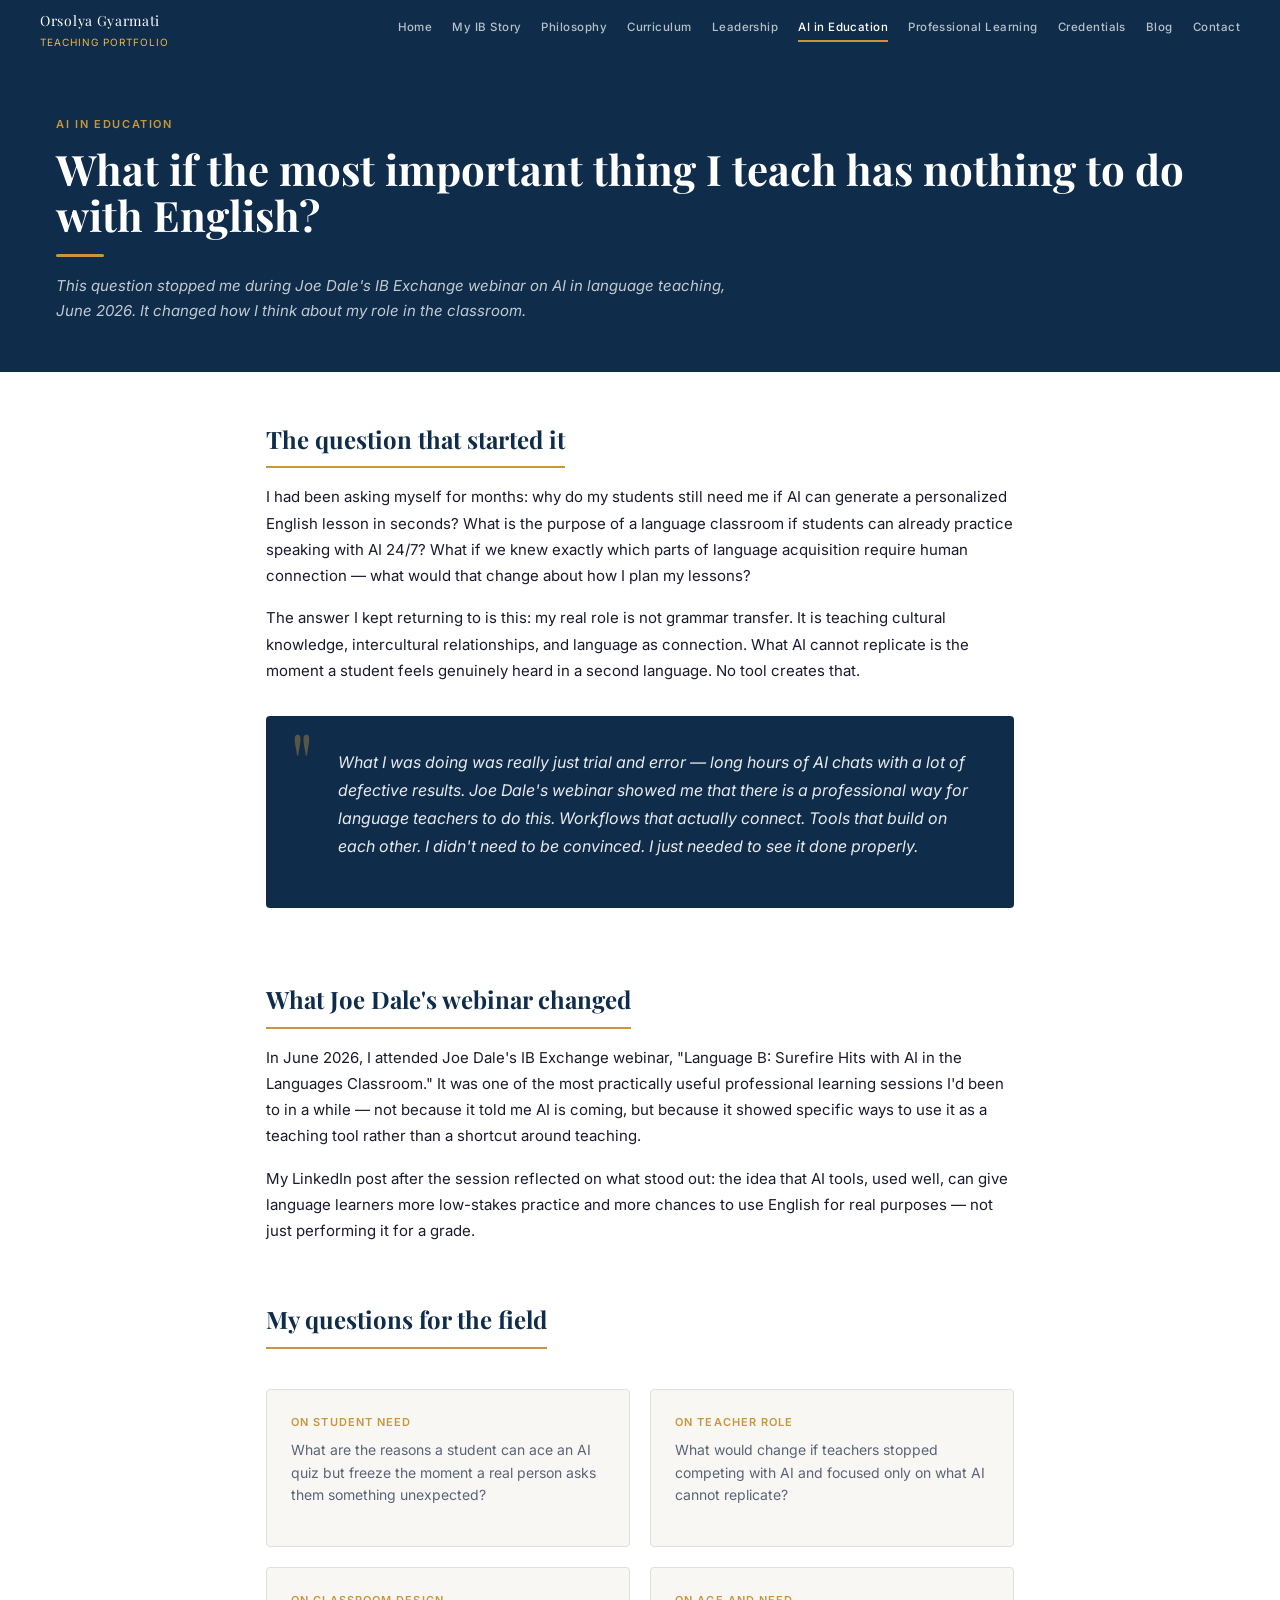
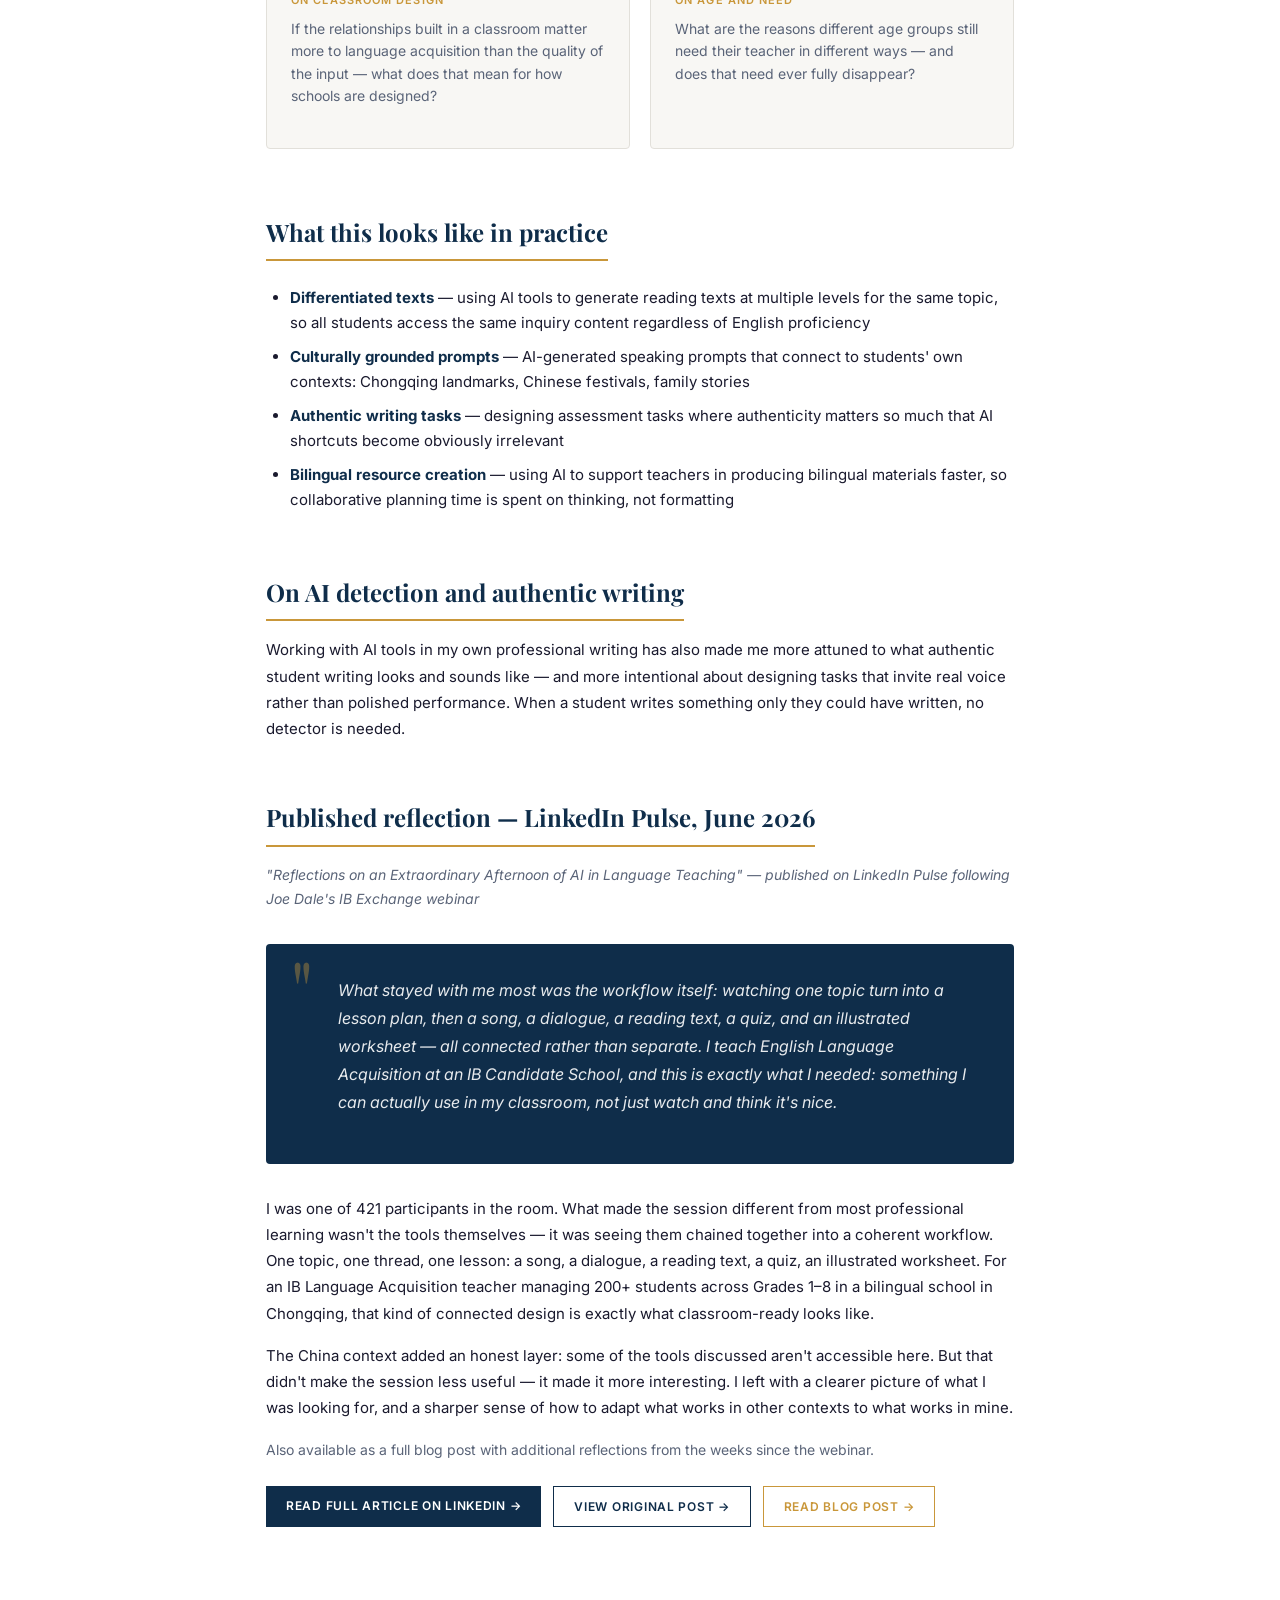
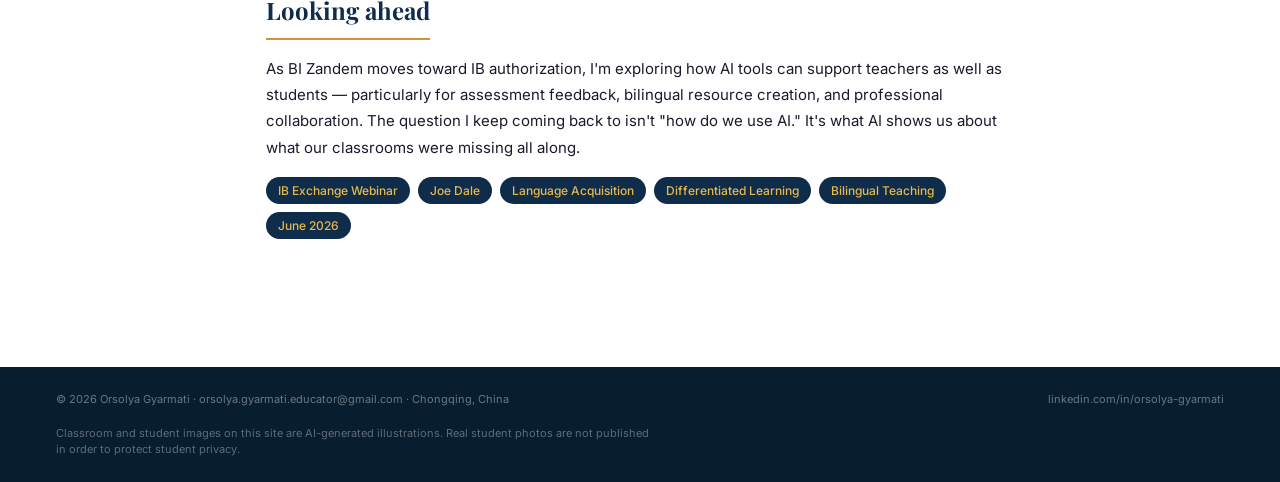
==== ai-education.html @ ec6553c5 "Add files via upload" ====
<!DOCTYPE html>
<html lang="en">
<head><meta charset="UTF-8"><meta name="viewport" content="width=device-width, initial-scale=1.0"><title>AI in Education — Orsolya Gyarmati</title>
<link href="https://fonts.googleapis.com/css2?family=Playfair+Display:wght@700&family=Inter:wght@300;400;500;600&display=swap" rel="stylesheet">
<link rel="stylesheet" href="styles.css"></head>
<body>
<nav><a href="index.html" class="nav-brand"><div class="nav-brand-text"><span class="name">Orsolya Gyarmati</span><span class="sub">Teaching Portfolio</span></div></a><button class="nav-toggle" aria-label="Toggle menu" aria-expanded="false"><span></span></button><div class="nav-links"><a href="index.html">Home</a><a href="ib-story.html">My IB Story</a><a href="philosophy.html">Philosophy</a><a href="curriculum.html">Curriculum</a><a href="leadership.html">Leadership</a><a href="ai-education.html" class="active">AI in Education</a><a href="professional-learning.html">Professional Learning</a><a href="credentials.html">Credentials</a><a href="blog.html">Blog</a><a href="contact.html">Contact</a></div></nav>

<div class="page-header">
  <p class="eyebrow">AI in Education</p>
  <h1>What if the most important thing I teach has nothing to do with English?</h1>
  <div class="gold-bar"></div>
  <p class="lead">This question stopped me during Joe Dale's IB Exchange webinar on AI in language teaching, June 2026. It changed how I think about my role in the classroom.</p>
</div>

<div class="content">

  <h2>The question that started it</h2>
  <p>I had been asking myself for months: why do my students still need me if AI can generate a personalized English lesson in seconds? What is the purpose of a language classroom if students can already practice speaking with AI 24/7? What if we knew exactly which parts of language acquisition require human connection — what would that change about how I plan my lessons?</p>
  <p>The answer I kept returning to is this: my real role is not grammar transfer. It is teaching cultural knowledge, intercultural relationships, and language as connection. What AI cannot replicate is the moment a student feels genuinely heard in a second language. No tool creates that.</p>

  <div class="quote"><p>What I was doing was really just trial and error — long hours of AI chats with a lot of defective results. Joe Dale's webinar showed me that there is a professional way for language teachers to do this. Workflows that actually connect. Tools that build on each other. I didn't need to be convinced. I just needed to see it done properly.</p></div>

  <h2>What Joe Dale's webinar changed</h2>
  <p>In June 2026, I attended Joe Dale's IB Exchange webinar, "Language B: Surefire Hits with AI in the Languages Classroom." It was one of the most practically useful professional learning sessions I'd been to in a while — not because it told me AI is coming, but because it showed specific ways to use it as a teaching tool rather than a shortcut around teaching.</p>
  <p>My LinkedIn post after the session reflected on what stood out: the idea that AI tools, used well, can give language learners more low-stakes practice and more chances to use English for real purposes — not just performing it for a grade.</p>

  <h2>My questions for the field</h2>
  <div class="card-grid">
    <div class="card"><div class="card-label">On student need</div><p>What are the reasons a student can ace an AI quiz but freeze the moment a real person asks them something unexpected?</p></div>
    <div class="card"><div class="card-label">On teacher role</div><p>What would change if teachers stopped competing with AI and focused only on what AI cannot replicate?</p></div>
    <div class="card"><div class="card-label">On classroom design</div><p>If the relationships built in a classroom matter more to language acquisition than the quality of the input — what does that mean for how schools are designed?</p></div>
    <div class="card"><div class="card-label">On age and need</div><p>What are the reasons different age groups still need their teacher in different ways — and does that need ever fully disappear?</p></div>
  </div>

  <h2>What this looks like in practice</h2>
  <ul>
    <li><strong>Differentiated texts</strong> — using AI tools to generate reading texts at multiple levels for the same topic, so all students access the same inquiry content regardless of English proficiency</li>
    <li><strong>Culturally grounded prompts</strong> — AI-generated speaking prompts that connect to students' own contexts: Chongqing landmarks, Chinese festivals, family stories</li>
    <li><strong>Authentic writing tasks</strong> — designing assessment tasks where authenticity matters so much that AI shortcuts become obviously irrelevant</li>
    <li><strong>Bilingual resource creation</strong> — using AI to support teachers in producing bilingual materials faster, so collaborative planning time is spent on thinking, not formatting</li>
  </ul>

  <h2>On AI detection and authentic writing</h2>
  <p>Working with AI tools in my own professional writing has also made me more attuned to what authentic student writing looks and sounds like — and more intentional about designing tasks that invite real voice rather than polished performance. When a student writes something only they could have written, no detector is needed.</p>

  <h2>Published reflection — LinkedIn Pulse, June 2026</h2>
  <p style="font-style:italic;color:var(--text-muted);font-size:14px;margin-bottom:1rem">"Reflections on an Extraordinary Afternoon of AI in Language Teaching" — published on LinkedIn Pulse following Joe Dale's IB Exchange webinar</p>

  <div class="quote"><p>What stayed with me most was the workflow itself: watching one topic turn into a lesson plan, then a song, a dialogue, a reading text, a quiz, and an illustrated worksheet — all connected rather than separate. I teach English Language Acquisition at an IB Candidate School, and this is exactly what I needed: something I can actually use in my classroom, not just watch and think it's nice.</p></div>

  <p>I was one of 421 participants in the room. What made the session different from most professional learning wasn't the tools themselves — it was seeing them chained together into a coherent workflow. One topic, one thread, one lesson: a song, a dialogue, a reading text, a quiz, an illustrated worksheet. For an IB Language Acquisition teacher managing 200+ students across Grades 1–8 in a bilingual school in Chongqing, that kind of connected design is exactly what classroom-ready looks like.</p>

  <p>The China context added an honest layer: some of the tools discussed aren't accessible here. But that didn't make the session less useful — it made it more interesting. I left with a clearer picture of what I was looking for, and a sharper sense of how to adapt what works in other contexts to what works in mine.</p>

  <p style="font-size:14px;color:var(--text-muted)">Also available as a full blog post with additional reflections from the weeks since the webinar.</p>

  <div style="display:flex;gap:12px;margin:1.5rem 0;flex-wrap:wrap">
    <a href="https://www.linkedin.com/pulse/reflections-extraordinary-afternoon-ai-language-teaching-joe-dale-1cxce/" target="_blank" style="display:inline-block;background:var(--navy);color:var(--white);padding:10px 20px;font-size:12px;font-weight:600;text-decoration:none;letter-spacing:.06em;text-transform:uppercase">Read full article on LinkedIn →</a>
    <a href="https://www.linkedin.com/feed/update/urn:li:activity:7472588292039901184/" target="_blank" style="display:inline-block;background:transparent;color:var(--navy);padding:10px 20px;font-size:12px;font-weight:600;text-decoration:none;letter-spacing:.06em;text-transform:uppercase;border:1.5px solid var(--navy)">View original post →</a>
    <a href="post-joe-dale.html" style="display:inline-block;background:transparent;color:var(--gold);padding:10px 20px;font-size:12px;font-weight:600;text-decoration:none;letter-spacing:.06em;text-transform:uppercase;border:1.5px solid var(--gold)">Read blog post →</a>
  </div>

  <h2>Looking ahead</h2>
  <p>As BI Zandem moves toward IB authorization, I'm exploring how AI tools can support teachers as well as students — particularly for assessment feedback, bilingual resource creation, and professional collaboration. The question I keep coming back to isn't "how do we use AI." It's what AI shows us about what our classrooms were missing all along.</p>

  <div class="tags">
    <span class="tag">IB Exchange Webinar</span>
    <span class="tag">Joe Dale</span>
    <span class="tag">Language Acquisition</span>
    <span class="tag">Differentiated Learning</span>
    <span class="tag">Bilingual Teaching</span>
    <span class="tag">June 2026</span>
  </div>

</div>

<footer>
  <p>© 2026 Orsolya Gyarmati · orsolya.gyarmati.educator@gmail.com · Chongqing, China</p>
  <a href="https://linkedin.com/in/orsolya-gyarmati">linkedin.com/in/orsolya-gyarmati</a>
  <p style="font-size:11px;color:rgba(255,255,255,.35);margin-top:8px;max-width:600px;line-height:1.5">Classroom and student images on this site are AI-generated illustrations. Real student photos are not published in order to protect student privacy.</p>
</footer>
<script src="nav.js" defer></script>
</body></html>
---- styles.css ----
*, *::before, *::after { box-sizing: border-box; margin: 0; padding: 0; }
:root {
  --navy: #0f2d4a;
  --navy-mid: #1a3f5c;
  --gold: #c9973a;
  --gold-light: #e8b84b;
  --white: #ffffff;
  --off-white: #f8f7f4;
  --text: #1a1a2e;
  --text-muted: #5a6478;
  --border: #e2e0da;
}
body { font-family: 'Inter', sans-serif; color: var(--text); background: var(--white); font-size: 15px; line-height: 1.6; }

/* NAV */
nav { background: var(--navy); padding: 0 2.5rem; display: flex; align-items: center; justify-content: space-between; height: 60px; position: sticky; top: 0; z-index: 100; }
.nav-brand { display: flex; align-items: center; gap: 10px; text-decoration: none; }
.nav-brand-text .name { font-family: 'Playfair Display', serif; font-size: 14px; color: var(--white); display: block; letter-spacing: 0.05em; }
.nav-brand-text .sub { font-size: 10px; color: var(--gold-light); letter-spacing: 0.1em; text-transform: uppercase; display: block; margin-top: 1px; }
.nav-links { display: flex; gap: 1.25rem; flex-wrap: wrap; }
.nav-links a { color: rgba(255,255,255,0.7); font-size: 11.5px; text-decoration: none; letter-spacing: 0.04em; font-weight: 500; padding-bottom: 4px; transition: color 0.2s; }
.nav-links a:hover { color: var(--white); }
.nav-links a.active { color: var(--white); border-bottom: 2px solid var(--gold); }
.nav-toggle { display: none; background: none; border: none; cursor: pointer; padding: 8px; width: 36px; height: 36px; align-items: center; justify-content: center; }
.nav-toggle span { display: block; width: 20px; height: 2px; background: var(--white); position: relative; transition: background 0.2s; }
.nav-toggle span::before, .nav-toggle span::after { content: ''; position: absolute; left: 0; width: 20px; height: 2px; background: var(--white); transition: transform 0.2s; }
.nav-toggle span::before { top: -6px; }
.nav-toggle span::after { top: 6px; }
.nav-toggle[aria-expanded="true"] span { background: transparent; }
.nav-toggle[aria-expanded="true"] span::before { transform: translateY(6px) rotate(45deg); }
.nav-toggle[aria-expanded="true"] span::after { transform: translateY(-6px) rotate(-45deg); }

/* PAGE HEADER */
.page-header { background: var(--navy); padding: 3.5rem 3.5rem 3rem; }
.page-header .eyebrow { font-size: 11px; font-weight: 600; letter-spacing: 0.15em; text-transform: uppercase; color: var(--gold); margin-bottom: 0.75rem; }
.page-header h1 { font-family: 'Playfair Display', serif; font-size: 42px; color: var(--white); line-height: 1.1; margin-bottom: 1rem; }
.page-header .lead { font-size: 15px; color: rgba(255,255,255,0.75); max-width: 680px; line-height: 1.7; font-style: italic; }
.gold-bar { width: 48px; height: 3px; background: var(--gold); border-radius: 2px; margin: 1rem 0; }

/* CONTENT AREA */
.content { max-width: 860px; margin: 0 auto; padding: 3rem 3.5rem; }
.content h2 { font-family: 'Playfair Display', serif; font-size: 24px; color: var(--navy); margin: 2.5rem 0 1rem; padding-bottom: 0.5rem; border-bottom: 2px solid var(--gold); display: inline-block; }
.content h2:first-child { margin-top: 0; }
.content p { font-size: 15px; line-height: 1.75; color: var(--text); margin-bottom: 1rem; }
.content ul { margin: 0.5rem 0 1.25rem 1.5rem; }
.content ul li { font-size: 15px; line-height: 1.7; color: var(--text); margin-bottom: 0.5rem; }
.content ul li strong { color: var(--navy); }

/* CARDS */
.card-grid { display: grid; grid-template-columns: repeat(auto-fit, minmax(240px, 1fr)); gap: 1.25rem; margin: 1.5rem 0; }
.card { background: var(--off-white); border: 0.5px solid var(--border); border-radius: 4px; padding: 1.5rem; }
.card h3 { font-size: 15px; font-weight: 600; color: var(--navy); margin-bottom: 0.5rem; }
.card p { font-size: 14px; color: var(--text-muted); line-height: 1.6; }
.card .card-label { font-size: 11px; font-weight: 600; letter-spacing: 0.1em; text-transform: uppercase; color: var(--gold); margin-bottom: 0.5rem; }

/* STAT ROW */
.stat-row { display: grid; grid-template-columns: repeat(auto-fit, minmax(160px, 1fr)); gap: 1rem; margin: 1.5rem 0; }
.stat-box { background: var(--navy); color: var(--white); padding: 1.25rem; text-align: center; border-radius: 4px; }
.stat-box .num { font-family: 'Playfair Display', serif; font-size: 32px; color: var(--gold-light); display: block; }
.stat-box .lbl { font-size: 12px; color: rgba(255,255,255,0.7); margin-top: 4px; line-height: 1.4; }

/* UNIT TABLE */
.unit-table { width: 100%; border-collapse: collapse; margin: 1rem 0 1.5rem; }
.unit-table tr { border-bottom: 0.5px solid var(--border); }
.unit-table tr:last-child { border-bottom: none; }
.unit-table td { padding: 10px 12px; font-size: 14px; vertical-align: top; }
.unit-table td:first-child { font-weight: 600; color: var(--navy); width: 38%; background: var(--off-white); }
.unit-table td:last-child { color: var(--text); }

/* TIMELINE */
.timeline { margin: 1.5rem 0; }
.timeline-item { display: flex; gap: 1.25rem; margin-bottom: 1.75rem; }
.timeline-dot { width: 12px; height: 12px; border-radius: 50%; background: var(--gold); flex-shrink: 0; margin-top: 5px; }
.timeline-line { width: 2px; background: var(--border); flex-shrink: 0; margin-left: 5px; }
.timeline-content h3 { font-size: 15px; font-weight: 600; color: var(--navy); }
.timeline-content .date { font-size: 12px; color: var(--gold); font-weight: 600; letter-spacing: 0.05em; margin-bottom: 4px; display: block; }
.timeline-content p { font-size: 14px; color: var(--text-muted); line-height: 1.6; margin-top: 4px; }

/* CRED ITEMS */
.cred-list { display: flex; flex-direction: column; gap: 1rem; margin: 1rem 0; }
.cred-item { display: flex; align-items: flex-start; gap: 12px; padding: 1rem; background: var(--off-white); border-left: 3px solid var(--gold); }
.cred-item .ci-body h3 { font-size: 15px; font-weight: 600; color: var(--navy); }
.cred-item .ci-body span { font-size: 13px; color: var(--text-muted); }

/* QUOTE BLOCK */
.quote { background: var(--navy); color: var(--white); padding: 2rem 2.5rem; margin: 2rem 0; border-radius: 4px; position: relative; }
.quote::before { content: '"'; font-family: 'Playfair Display', serif; font-size: 80px; color: var(--gold); line-height: 0.5; position: absolute; top: 1.5rem; left: 1.5rem; opacity: 0.4; }
.quote p { font-size: 16px; line-height: 1.75; font-style: italic; color: rgba(255,255,255,0.9); padding-left: 2rem; }

/* CONTACT */
.contact-grid { display: grid; grid-template-columns: 1fr 1fr; gap: 2rem; margin: 1.5rem 0; }
.contact-item { display: flex; align-items: center; gap: 12px; }
.contact-icon { width: 40px; height: 40px; background: var(--navy); border-radius: 50%; display: flex; align-items: center; justify-content: center; flex-shrink: 0; }
.contact-icon svg { fill: var(--white); width: 18px; height: 18px; }
.contact-item p { font-size: 14px; color: var(--text-muted); }
.contact-item a { font-size: 15px; font-weight: 500; color: var(--navy); text-decoration: none; display: block; }

/* FOOTER */
footer { background: #081d2e; padding: 1.5rem 3.5rem; display: flex; flex-wrap: wrap; justify-content: space-between; align-items: flex-start; margin-top: 4rem; gap: .5rem; }
footer p { font-size: 11px; color: rgba(255,255,255,0.4); }
footer a { font-size: 11px; color: rgba(255,255,255,0.4); text-decoration: none; }

/* HIGHLIGHT BOX */
.highlight-box { background: var(--off-white); border: 0.5px solid var(--border); border-top: 3px solid var(--gold); padding: 1.5rem; margin: 1.5rem 0; border-radius: 0 0 4px 4px; }
.highlight-box h3 { font-size: 14px; font-weight: 600; color: var(--navy); margin-bottom: 0.5rem; }
.highlight-box p { font-size: 14px; color: var(--text-muted); line-height: 1.6; margin: 0; }

/* PILL TAGS */
.tags { display: flex; flex-wrap: wrap; gap: 8px; margin: 1rem 0; }
.tag { background: var(--navy); color: var(--gold-light); font-size: 12px; padding: 4px 12px; border-radius: 20px; font-weight: 500; }

@media (max-width: 768px) {
  .content { padding: 2rem 1.5rem; }
  .page-header { padding: 2rem 1.5rem; }
  .card-grid { grid-template-columns: 1fr; }
  .contact-grid { grid-template-columns: 1fr; }
  nav { padding: 0 1rem; }
  .nav-toggle { display: flex; }
  .nav-links { display: none; position: absolute; top: 60px; left: 0; right: 0; background: var(--navy-mid); flex-direction: column; gap: 0; padding: .5rem 0; box-shadow: 0 8px 16px rgba(0,0,0,.2); }
  .nav-links.open { display: flex; }
  .nav-links a { padding: .85rem 1.5rem; width: 100%; border-bottom: 1px solid rgba(255,255,255,.08); }
  .nav-links a.active { border-bottom: 1px solid rgba(255,255,255,.08); border-left: 3px solid var(--gold); padding-left: calc(1.5rem - 3px); }
}

.privacy-note{background:var(--off-white);border:.5px solid var(--border);border-left:3px solid var(--text-muted);padding:.75rem 1.25rem;margin:1.5rem 0;font-size:13px;color:var(--text-muted);line-height:1.6}
.privacy-note strong{color:var(--navy)}
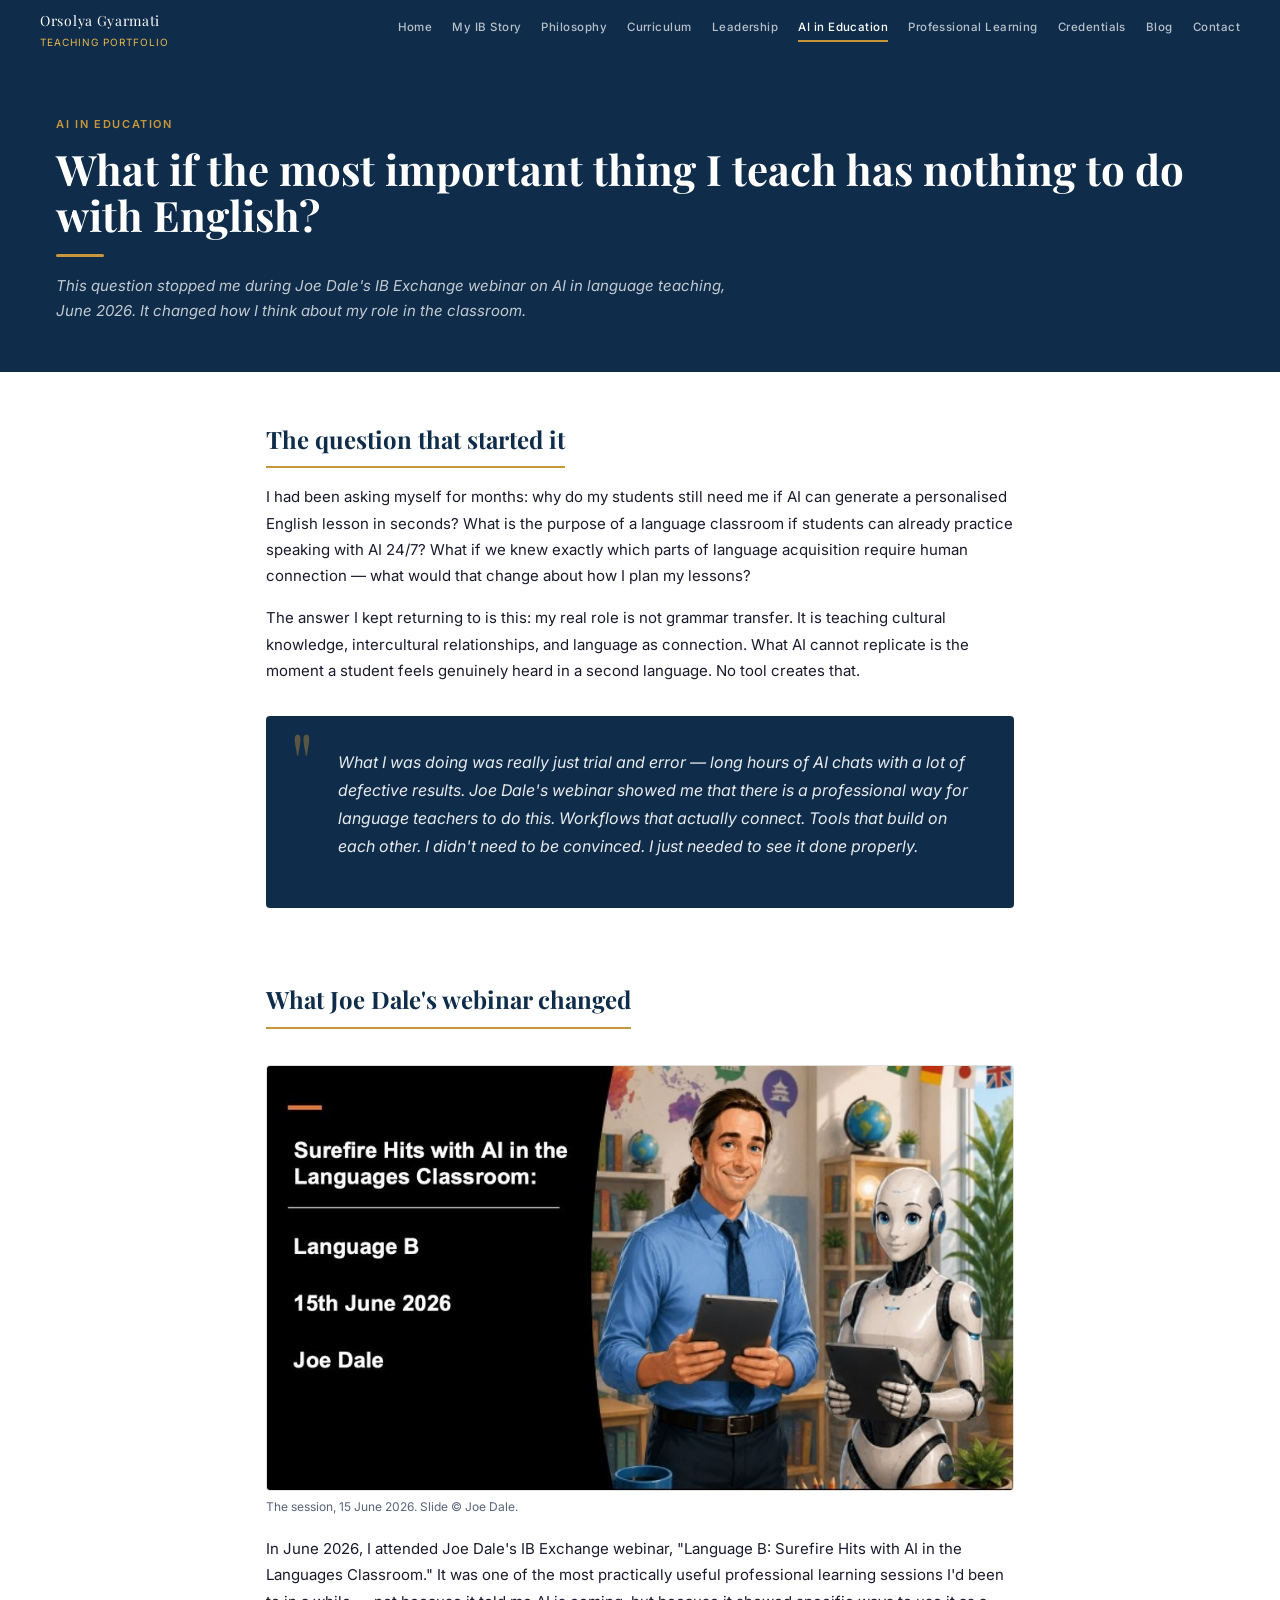
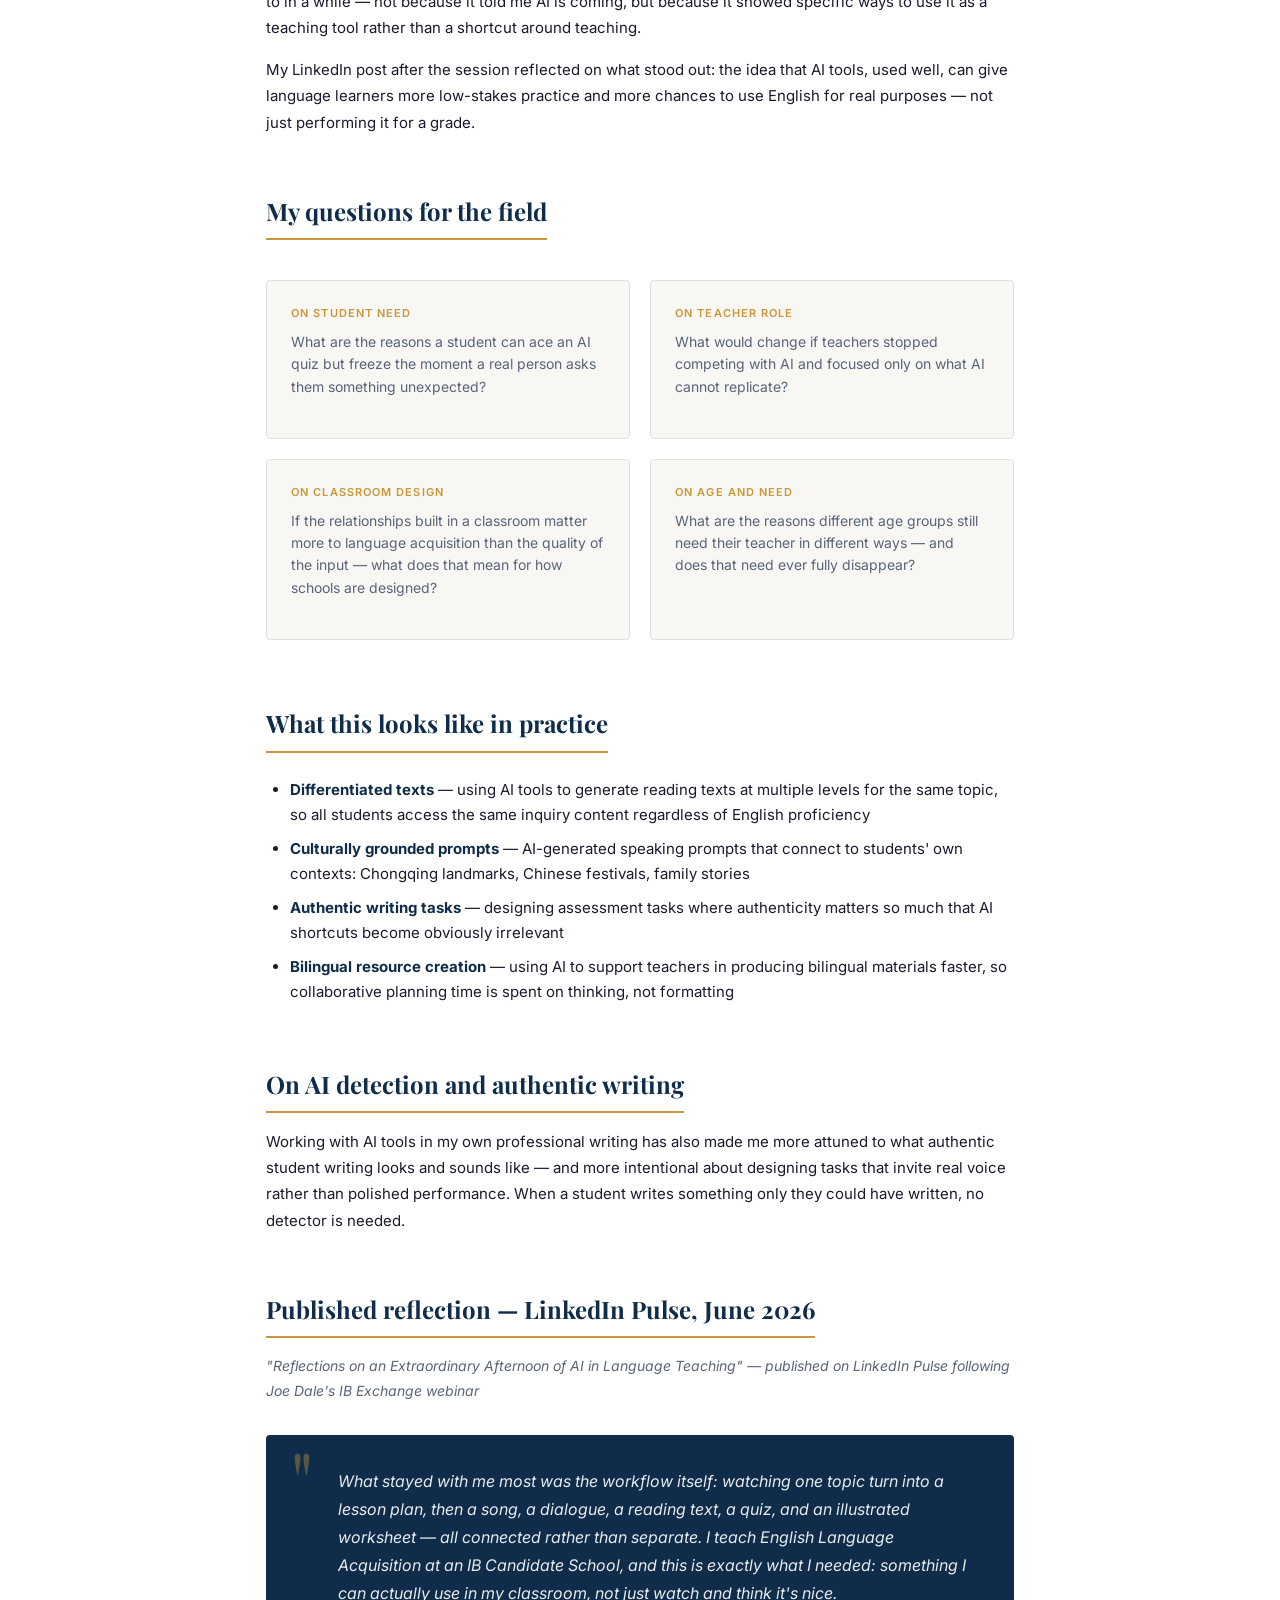
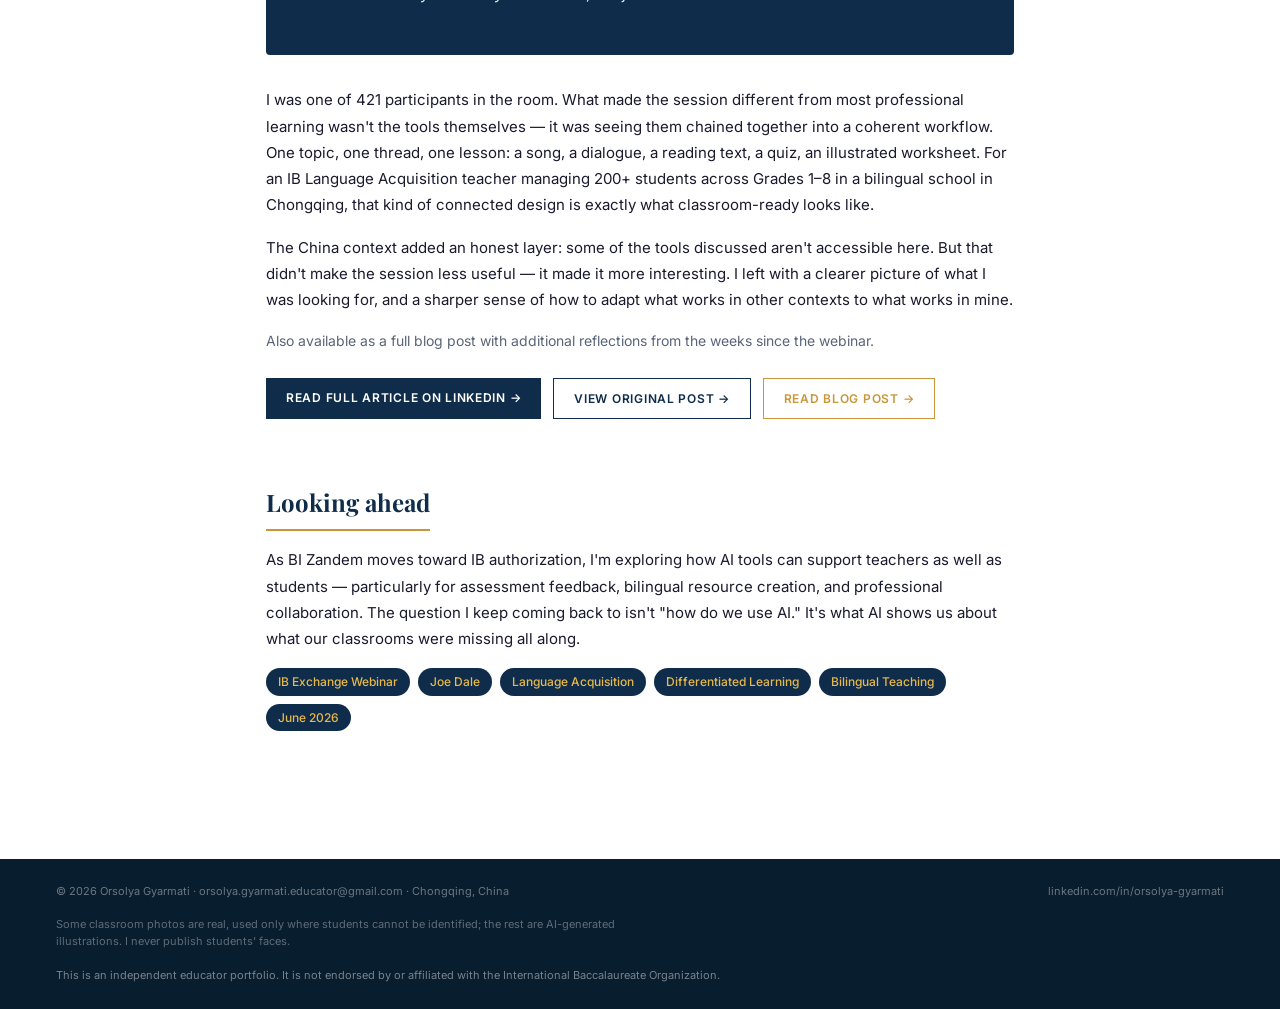
==== commit 3a106ee5: "Add files via upload" ====
--- a/ai-education.html
+++ b/ai-education.html
@@ -1,6 +1,15 @@
 <!DOCTYPE html>
 <html lang="en">
 <head><meta charset="UTF-8"><meta name="viewport" content="width=device-width, initial-scale=1.0"><title>AI in Education — Orsolya Gyarmati</title>
+<meta name="description" content="AI in language education: what AI tools can do for language learners, and what a teacher is still for.">
+<meta property="og:title" content="AI in Education — Orsolya Gyarmati">
+<meta property="og:description" content="AI in language education: what AI tools can do for language learners, and what a teacher is still for.">
+<meta property="og:type" content="website">
+<meta property="og:url" content="https://orsolyagyarmati.com/ai-education.html">
+<meta property="og:image" content="https://orsolyagyarmati.com/photo-hero.jpg">
+<link rel="canonical" href="https://orsolyagyarmati.com/ai-education.html">
+<link rel="icon" href="data:image/svg+xml,%3Csvg xmlns='http://www.w3.org/2000/svg' viewBox='0 0 32 32'%3E%3Crect width='32' height='32' fill='%230d2238'/%3E%3Ctext x='16' y='23' font-size='20' font-family='Georgia,serif' fill='%23c9973a' text-anchor='middle'%3EO%3C/text%3E%3C/svg%3E">
+
 <link href="https://fonts.googleapis.com/css2?family=Playfair+Display:wght@700&family=Inter:wght@300;400;500;600&display=swap" rel="stylesheet">
 <link rel="stylesheet" href="styles.css"></head>
 <body>
@@ -16,12 +25,13 @@
 <div class="content">
 
   <h2>The question that started it</h2>
-  <p>I had been asking myself for months: why do my students still need me if AI can generate a personalized English lesson in seconds? What is the purpose of a language classroom if students can already practice speaking with AI 24/7? What if we knew exactly which parts of language acquisition require human connection — what would that change about how I plan my lessons?</p>
+  <p>I had been asking myself for months: why do my students still need me if AI can generate a personalised English lesson in seconds? What is the purpose of a language classroom if students can already practice speaking with AI 24/7? What if we knew exactly which parts of language acquisition require human connection — what would that change about how I plan my lessons?</p>
   <p>The answer I kept returning to is this: my real role is not grammar transfer. It is teaching cultural knowledge, intercultural relationships, and language as connection. What AI cannot replicate is the moment a student feels genuinely heard in a second language. No tool creates that.</p>
 
   <div class="quote"><p>What I was doing was really just trial and error — long hours of AI chats with a lot of defective results. Joe Dale's webinar showed me that there is a professional way for language teachers to do this. Workflows that actually connect. Tools that build on each other. I didn't need to be convinced. I just needed to see it done properly.</p></div>
 
   <h2>What Joe Dale's webinar changed</h2>
+  <figure style="margin:1.25rem 0"><img src="webinar-joe-dale.jpg" alt="Title slide from Joe Dale's IB Exchange webinar, Language B: Surefire Hits with AI in the Languages Classroom, 15 June 2026" style="width:100%;display:block;border-radius:4px;border:.5px solid var(--border)"><figcaption style="font-size:12px;color:var(--text-muted);margin-top:6px">The session, 15 June 2026. Slide © Joe Dale.</figcaption></figure>
   <p>In June 2026, I attended Joe Dale's IB Exchange webinar, "Language B: Surefire Hits with AI in the Languages Classroom." It was one of the most practically useful professional learning sessions I'd been to in a while — not because it told me AI is coming, but because it showed specific ways to use it as a teaching tool rather than a shortcut around teaching.</p>
   <p>My LinkedIn post after the session reflected on what stood out: the idea that AI tools, used well, can give language learners more low-stakes practice and more chances to use English for real purposes — not just performing it for a grade.</p>
 
@@ -78,7 +88,8 @@
 <footer>
   <p>© 2026 Orsolya Gyarmati · orsolya.gyarmati.educator@gmail.com · Chongqing, China</p>
   <a href="https://linkedin.com/in/orsolya-gyarmati">linkedin.com/in/orsolya-gyarmati</a>
-  <p style="font-size:11px;color:rgba(255,255,255,.35);margin-top:8px;max-width:600px;line-height:1.5">Classroom and student images on this site are AI-generated illustrations. Real student photos are not published in order to protect student privacy.</p>
+  <p style="font-size:11px;color:rgba(255,255,255,.35);margin-top:8px;max-width:600px;line-height:1.5">Some classroom photos are real, used only where students cannot be identified; the rest are AI-generated illustrations. I never publish students' faces.</p>
+<p style="font-size:11px;color:rgba(255,255,255,.45);margin-top:10px;line-height:1.6">This is an independent educator portfolio. It is not endorsed by or affiliated with the International Baccalaureate Organization.</p>
 </footer>
 <script src="nav.js" defer></script>
 </body></html>
--- a/styles.css
+++ b/styles.css
@@ -2,6 +2,7 @@
 :root {
   --navy: #0f2d4a;
   --navy-mid: #1a3f5c;
+  --gold-text: #8A641E;
   --gold: #c9973a;
   --gold-light: #e8b84b;
   --white: #ffffff;
@@ -10,12 +11,12 @@
   --text-muted: #5a6478;
   --border: #e2e0da;
 }
-body { font-family: 'Inter', sans-serif; color: var(--text); background: var(--white); font-size: 15px; line-height: 1.6; }
+body { font-family: 'Inter', -apple-system, BlinkMacSystemFont, 'Segoe UI', 'PingFang SC', 'Microsoft YaHei', sans-serif; color: var(--text); background: var(--white); font-size: 15px; line-height: 1.6; }
 
 /* NAV */
 nav { background: var(--navy); padding: 0 2.5rem; display: flex; align-items: center; justify-content: space-between; height: 60px; position: sticky; top: 0; z-index: 100; }
 .nav-brand { display: flex; align-items: center; gap: 10px; text-decoration: none; }
-.nav-brand-text .name { font-family: 'Playfair Display', serif; font-size: 14px; color: var(--white); display: block; letter-spacing: 0.05em; }
+.nav-brand-text .name { font-family: 'Playfair Display', Georgia, 'Songti SC', 'Times New Roman', serif; font-size: 14px; color: var(--white); display: block; letter-spacing: 0.05em; }
 .nav-brand-text .sub { font-size: 10px; color: var(--gold-light); letter-spacing: 0.1em; text-transform: uppercase; display: block; margin-top: 1px; }
 .nav-links { display: flex; gap: 1.25rem; flex-wrap: wrap; }
 .nav-links a { color: rgba(255,255,255,0.7); font-size: 11.5px; text-decoration: none; letter-spacing: 0.04em; font-weight: 500; padding-bottom: 4px; transition: color 0.2s; }
@@ -33,13 +34,13 @@
 /* PAGE HEADER */
 .page-header { background: var(--navy); padding: 3.5rem 3.5rem 3rem; }
 .page-header .eyebrow { font-size: 11px; font-weight: 600; letter-spacing: 0.15em; text-transform: uppercase; color: var(--gold); margin-bottom: 0.75rem; }
-.page-header h1 { font-family: 'Playfair Display', serif; font-size: 42px; color: var(--white); line-height: 1.1; margin-bottom: 1rem; }
+.page-header h1 { font-family: 'Playfair Display', Georgia, 'Songti SC', 'Times New Roman', serif; font-size: 42px; color: var(--white); line-height: 1.1; margin-bottom: 1rem; }
 .page-header .lead { font-size: 15px; color: rgba(255,255,255,0.75); max-width: 680px; line-height: 1.7; font-style: italic; }
 .gold-bar { width: 48px; height: 3px; background: var(--gold); border-radius: 2px; margin: 1rem 0; }
 
 /* CONTENT AREA */
 .content { max-width: 860px; margin: 0 auto; padding: 3rem 3.5rem; }
-.content h2 { font-family: 'Playfair Display', serif; font-size: 24px; color: var(--navy); margin: 2.5rem 0 1rem; padding-bottom: 0.5rem; border-bottom: 2px solid var(--gold); display: inline-block; }
+.content h2 { font-family: 'Playfair Display', Georgia, 'Songti SC', 'Times New Roman', serif; font-size: 24px; color: var(--navy); margin: 2.5rem 0 1rem; padding-bottom: 0.5rem; border-bottom: 2px solid var(--gold); display: inline-block; }
 .content h2:first-child { margin-top: 0; }
 .content p { font-size: 15px; line-height: 1.75; color: var(--text); margin-bottom: 1rem; }
 .content ul { margin: 0.5rem 0 1.25rem 1.5rem; }
@@ -56,7 +57,7 @@
 /* STAT ROW */
 .stat-row { display: grid; grid-template-columns: repeat(auto-fit, minmax(160px, 1fr)); gap: 1rem; margin: 1.5rem 0; }
 .stat-box { background: var(--navy); color: var(--white); padding: 1.25rem; text-align: center; border-radius: 4px; }
-.stat-box .num { font-family: 'Playfair Display', serif; font-size: 32px; color: var(--gold-light); display: block; }
+.stat-box .num { font-family: 'Playfair Display', Georgia, 'Songti SC', 'Times New Roman', serif; font-size: 32px; color: var(--gold-light); display: block; }
 .stat-box .lbl { font-size: 12px; color: rgba(255,255,255,0.7); margin-top: 4px; line-height: 1.4; }
 
 /* UNIT TABLE */
@@ -84,7 +85,7 @@
 
 /* QUOTE BLOCK */
 .quote { background: var(--navy); color: var(--white); padding: 2rem 2.5rem; margin: 2rem 0; border-radius: 4px; position: relative; }
-.quote::before { content: '"'; font-family: 'Playfair Display', serif; font-size: 80px; color: var(--gold); line-height: 0.5; position: absolute; top: 1.5rem; left: 1.5rem; opacity: 0.4; }
+.quote::before { content: '"'; font-family: 'Playfair Display', Georgia, 'Songti SC', 'Times New Roman', serif; font-size: 80px; color: var(--gold); line-height: 0.5; position: absolute; top: 1.5rem; left: 1.5rem; opacity: 0.4; }
 .quote p { font-size: 16px; line-height: 1.75; font-style: italic; color: rgba(255,255,255,0.9); padding-left: 2rem; }
 
 /* CONTACT */
